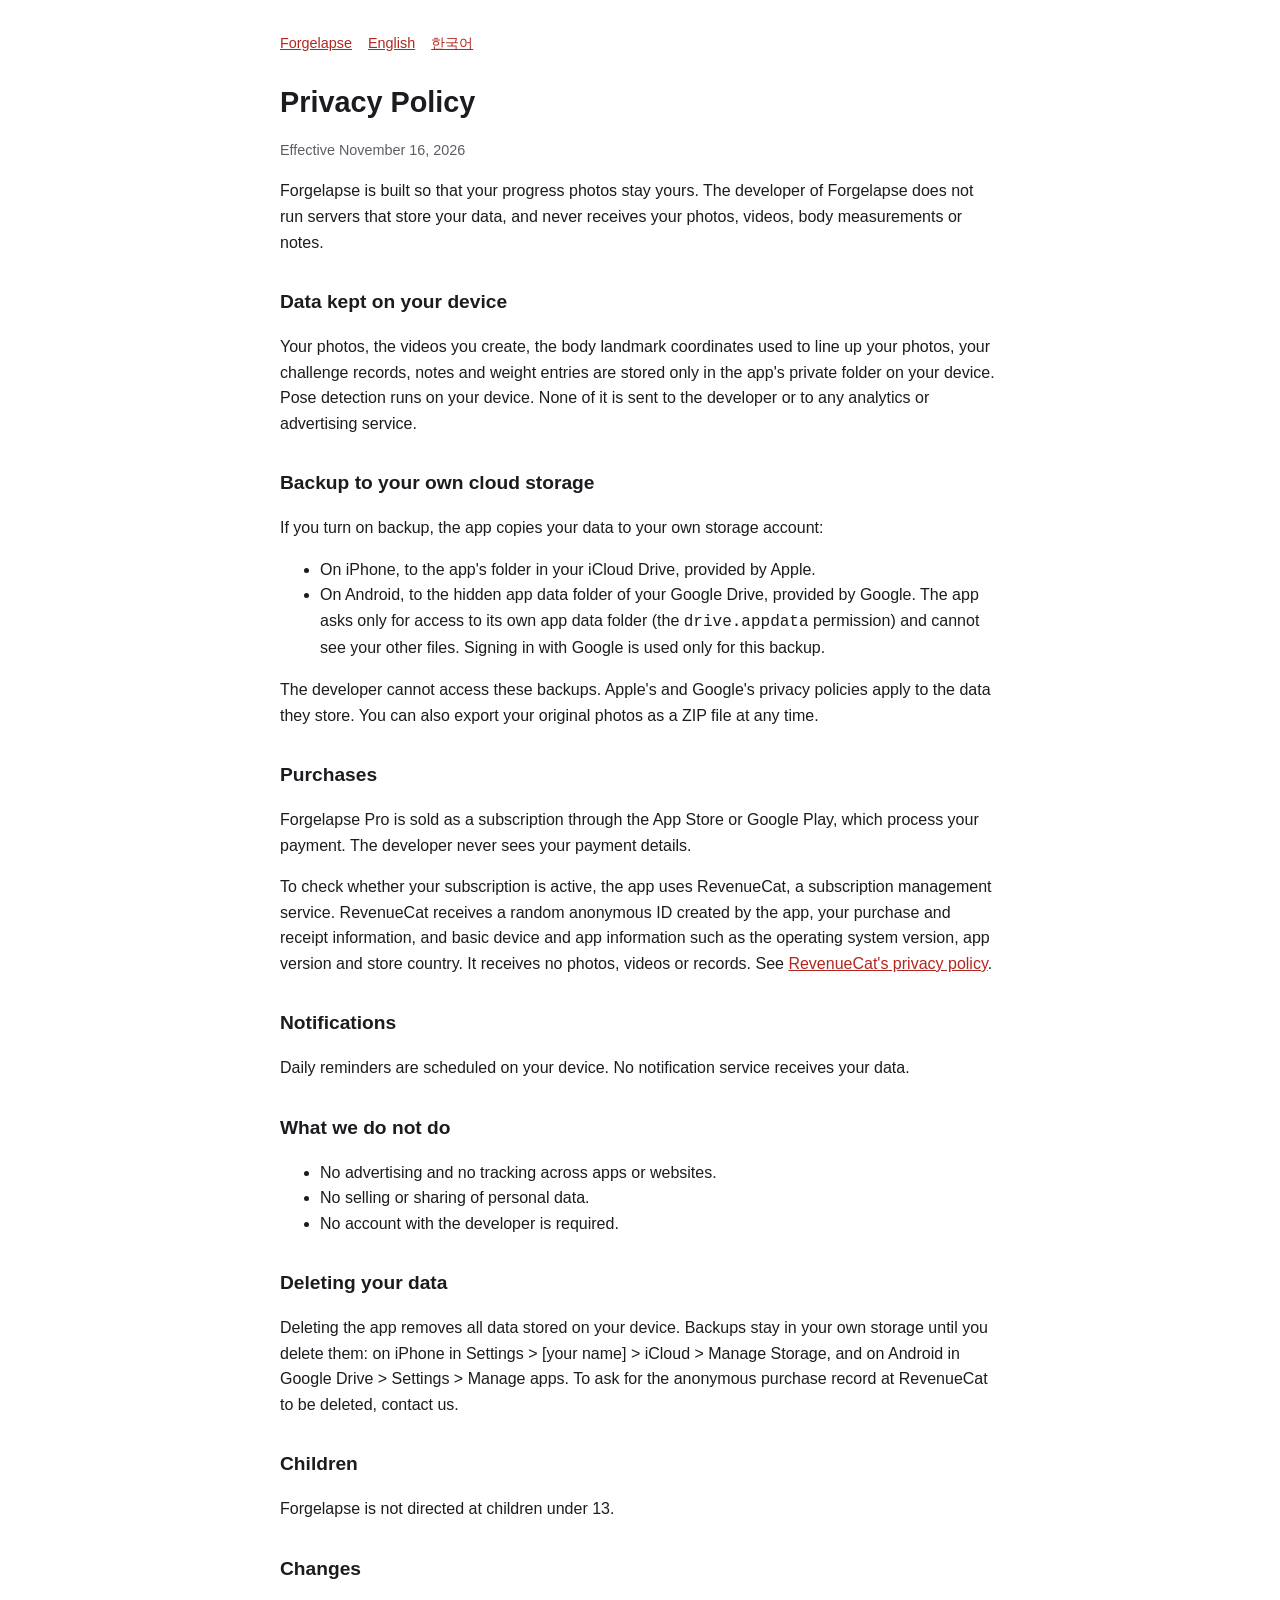
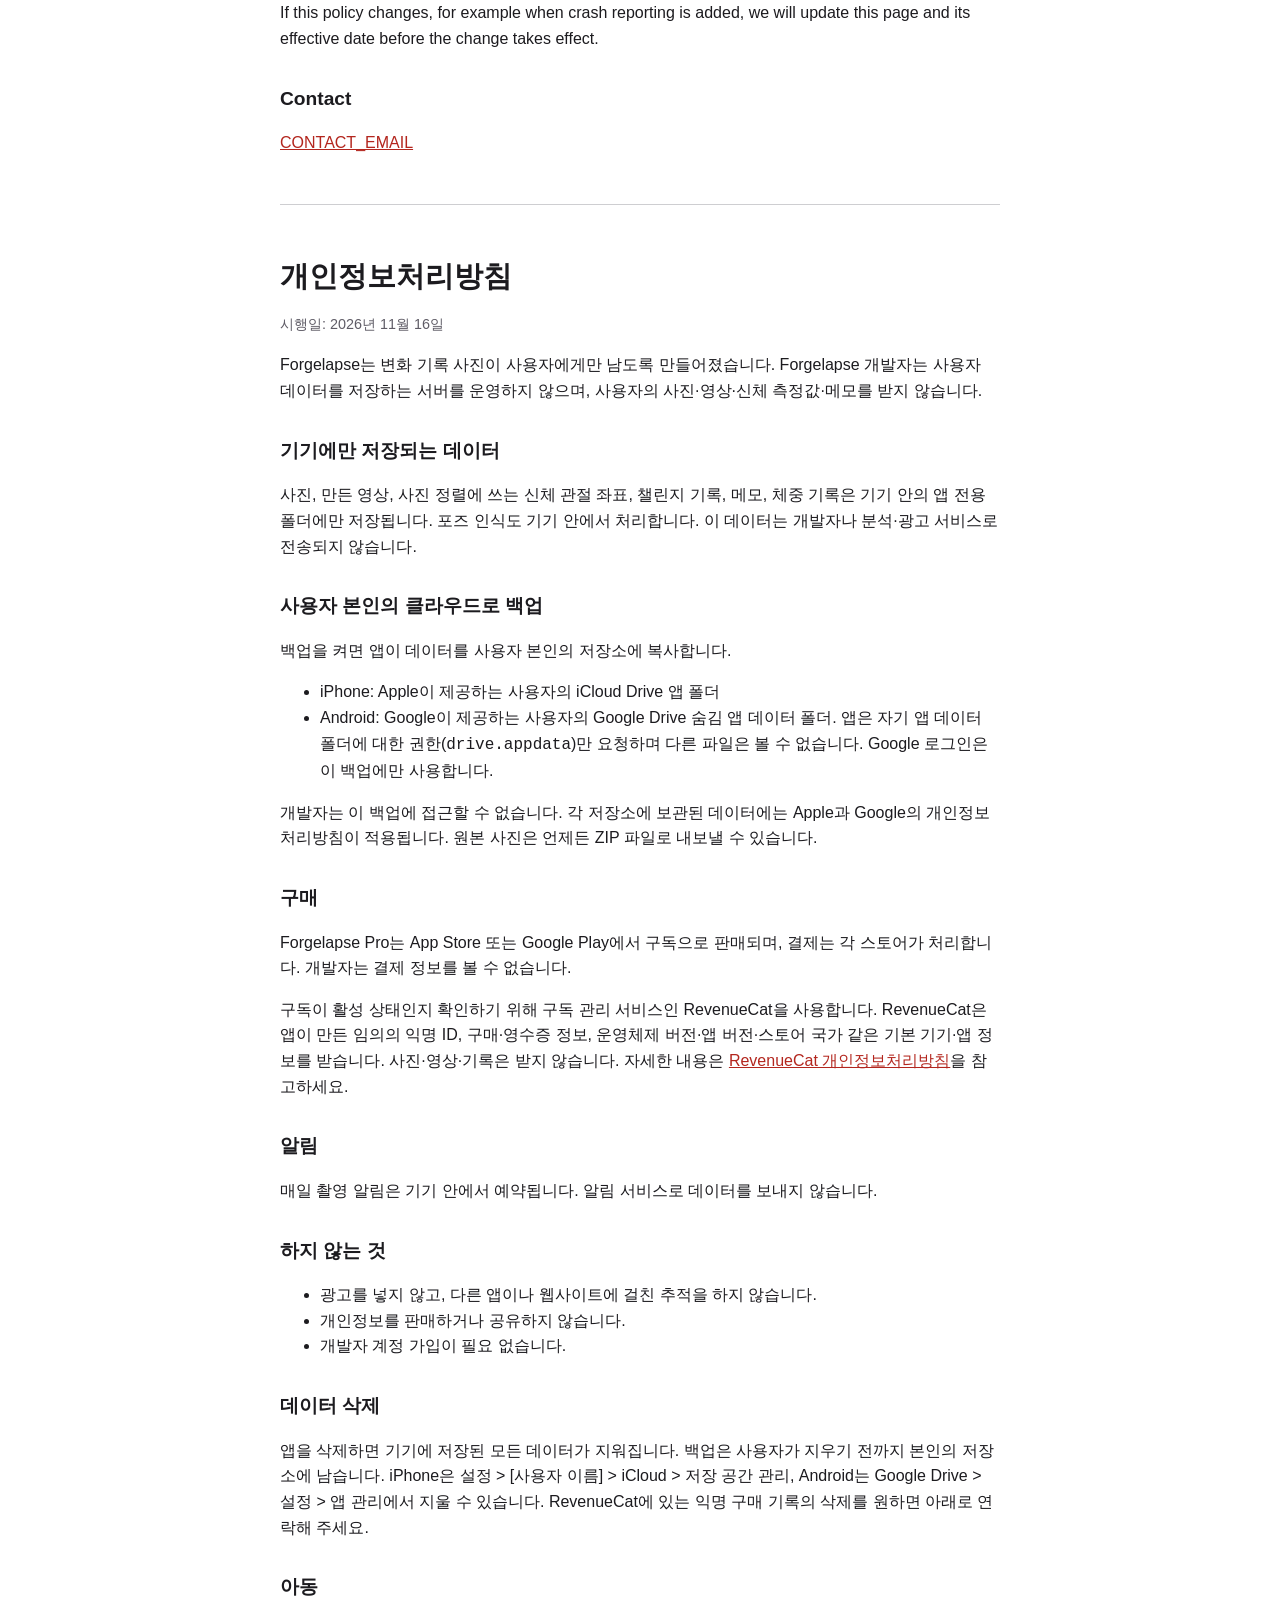
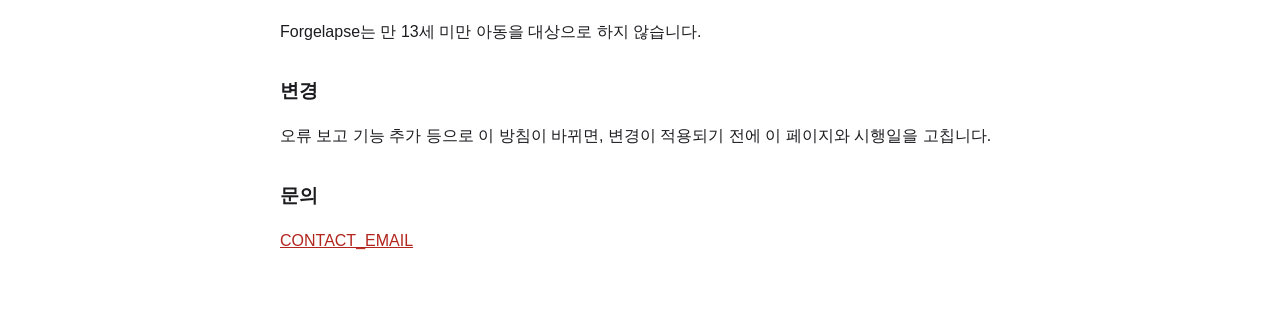
==== privacy.html @ cba02eff "Initial commit" ====
<!doctype html>
<html lang="en">
<head>
  <meta charset="utf-8">
  <meta name="viewport" content="width=device-width, initial-scale=1">
  <title>Forgelapse Privacy Policy</title>
  <link rel="stylesheet" href="style.css">
</head>
<body>
<main>
  <nav><a href="index.html">Forgelapse</a> <a href="#en">English</a> <a href="#ko">한국어</a></nav>

  <section id="en" lang="en">
    <h1>Privacy Policy</h1>
    <p class="meta">Effective November 16, 2026</p>

    <p>Forgelapse is built so that your progress photos stay yours. The developer of Forgelapse does not run servers that store your data, and never receives your photos, videos, body measurements or notes.</p>

    <h2>Data kept on your device</h2>
    <p>Your photos, the videos you create, the body landmark coordinates used to line up your photos, your challenge records, notes and weight entries are stored only in the app's private folder on your device. Pose detection runs on your device. None of it is sent to the developer or to any analytics or advertising service.</p>

    <h2>Backup to your own cloud storage</h2>
    <p>If you turn on backup, the app copies your data to your own storage account:</p>
    <ul>
      <li>On iPhone, to the app's folder in your iCloud Drive, provided by Apple.</li>
      <li>On Android, to the hidden app data folder of your Google Drive, provided by Google. The app asks only for access to its own app data folder (the <code>drive.appdata</code> permission) and cannot see your other files. Signing in with Google is used only for this backup.</li>
    </ul>
    <p>The developer cannot access these backups. Apple's and Google's privacy policies apply to the data they store. You can also export your original photos as a ZIP file at any time.</p>

    <h2>Purchases</h2>
    <p>Forgelapse Pro is sold as a subscription through the App Store or Google Play, which process your payment. The developer never sees your payment details.</p>
    <p>To check whether your subscription is active, the app uses RevenueCat, a subscription management service. RevenueCat receives a random anonymous ID created by the app, your purchase and receipt information, and basic device and app information such as the operating system version, app version and store country. It receives no photos, videos or records. See <a href="https://www.revenuecat.com/privacy">RevenueCat's privacy policy</a>.</p>

    <h2>Notifications</h2>
    <p>Daily reminders are scheduled on your device. No notification service receives your data.</p>

    <h2>What we do not do</h2>
    <ul>
      <li>No advertising and no tracking across apps or websites.</li>
      <li>No selling or sharing of personal data.</li>
      <li>No account with the developer is required.</li>
    </ul>

    <h2>Deleting your data</h2>
    <p>Deleting the app removes all data stored on your device. Backups stay in your own storage until you delete them: on iPhone in Settings &gt; [your name] &gt; iCloud &gt; Manage Storage, and on Android in Google Drive &gt; Settings &gt; Manage apps. To ask for the anonymous purchase record at RevenueCat to be deleted, contact us.</p>

    <h2>Children</h2>
    <p>Forgelapse is not directed at children under 13.</p>

    <h2>Changes</h2>
    <p>If this policy changes, for example when crash reporting is added, we will update this page and its effective date before the change takes effect.</p>

    <h2>Contact</h2>
    <p><a href="mailto:CONTACT_EMAIL">CONTACT_EMAIL</a></p>
  </section>

  <hr>

  <section id="ko" lang="ko">
    <h1>개인정보처리방침</h1>
    <p class="meta">시행일: 2026년 11월 16일</p>

    <p>Forgelapse는 변화 기록 사진이 사용자에게만 남도록 만들어졌습니다. Forgelapse 개발자는 사용자 데이터를 저장하는 서버를 운영하지 않으며, 사용자의 사진·영상·신체 측정값·메모를 받지 않습니다.</p>

    <h2>기기에만 저장되는 데이터</h2>
    <p>사진, 만든 영상, 사진 정렬에 쓰는 신체 관절 좌표, 챌린지 기록, 메모, 체중 기록은 기기 안의 앱 전용 폴더에만 저장됩니다. 포즈 인식도 기기 안에서 처리합니다. 이 데이터는 개발자나 분석·광고 서비스로 전송되지 않습니다.</p>

    <h2>사용자 본인의 클라우드로 백업</h2>
    <p>백업을 켜면 앱이 데이터를 사용자 본인의 저장소에 복사합니다.</p>
    <ul>
      <li>iPhone: Apple이 제공하는 사용자의 iCloud Drive 앱 폴더</li>
      <li>Android: Google이 제공하는 사용자의 Google Drive 숨김 앱 데이터 폴더. 앱은 자기 앱 데이터 폴더에 대한 권한(<code>drive.appdata</code>)만 요청하며 다른 파일은 볼 수 없습니다. Google 로그인은 이 백업에만 사용합니다.</li>
    </ul>
    <p>개발자는 이 백업에 접근할 수 없습니다. 각 저장소에 보관된 데이터에는 Apple과 Google의 개인정보처리방침이 적용됩니다. 원본 사진은 언제든 ZIP 파일로 내보낼 수 있습니다.</p>

    <h2>구매</h2>
    <p>Forgelapse Pro는 App Store 또는 Google Play에서 구독으로 판매되며, 결제는 각 스토어가 처리합니다. 개발자는 결제 정보를 볼 수 없습니다.</p>
    <p>구독이 활성 상태인지 확인하기 위해 구독 관리 서비스인 RevenueCat을 사용합니다. RevenueCat은 앱이 만든 임의의 익명 ID, 구매·영수증 정보, 운영체제 버전·앱 버전·스토어 국가 같은 기본 기기·앱 정보를 받습니다. 사진·영상·기록은 받지 않습니다. 자세한 내용은 <a href="https://www.revenuecat.com/privacy">RevenueCat 개인정보처리방침</a>을 참고하세요.</p>

    <h2>알림</h2>
    <p>매일 촬영 알림은 기기 안에서 예약됩니다. 알림 서비스로 데이터를 보내지 않습니다.</p>

    <h2>하지 않는 것</h2>
    <ul>
      <li>광고를 넣지 않고, 다른 앱이나 웹사이트에 걸친 추적을 하지 않습니다.</li>
      <li>개인정보를 판매하거나 공유하지 않습니다.</li>
      <li>개발자 계정 가입이 필요 없습니다.</li>
    </ul>

    <h2>데이터 삭제</h2>
    <p>앱을 삭제하면 기기에 저장된 모든 데이터가 지워집니다. 백업은 사용자가 지우기 전까지 본인의 저장소에 남습니다. iPhone은 설정 &gt; [사용자 이름] &gt; iCloud &gt; 저장 공간 관리, Android는 Google Drive &gt; 설정 &gt; 앱 관리에서 지울 수 있습니다. RevenueCat에 있는 익명 구매 기록의 삭제를 원하면 아래로 연락해 주세요.</p>

    <h2>아동</h2>
    <p>Forgelapse는 만 13세 미만 아동을 대상으로 하지 않습니다.</p>

    <h2>변경</h2>
    <p>오류 보고 기능 추가 등으로 이 방침이 바뀌면, 변경이 적용되기 전에 이 페이지와 시행일을 고칩니다.</p>

    <h2>문의</h2>
    <p><a href="mailto:CONTACT_EMAIL">CONTACT_EMAIL</a></p>
  </section>
</main>
</body>
</html>
---- style.css ----
:root {
  color-scheme: light dark;
  --text: #1c1b1f;
  --muted: #5f5c66;
  --bg: #ffffff;
  --accent: #b3261e;
}
@media (prefers-color-scheme: dark) {
  :root {
    --text: #e6e1e5;
    --muted: #aaa6b0;
    --bg: #141218;
    --accent: #f2b8b5;
  }
}
body {
  margin: 0;
  background: var(--bg);
  color: var(--text);
  font: 16px/1.6 -apple-system, BlinkMacSystemFont, "Segoe UI", Roboto,
    "Apple SD Gothic Neo", "Noto Sans KR", sans-serif;
}
main {
  max-width: 720px;
  margin: 0 auto;
  padding: 32px 16px 64px;
}
h1 { font-size: 1.8rem; margin-bottom: 0.25rem; }
h2 { font-size: 1.2rem; margin-top: 2rem; }
a { color: var(--accent); }
.meta, nav { color: var(--muted); font-size: 0.9rem; }
nav a { margin-right: 12px; }
hr { border: 0; border-top: 1px solid var(--muted); opacity: 0.3; margin: 48px 0; }
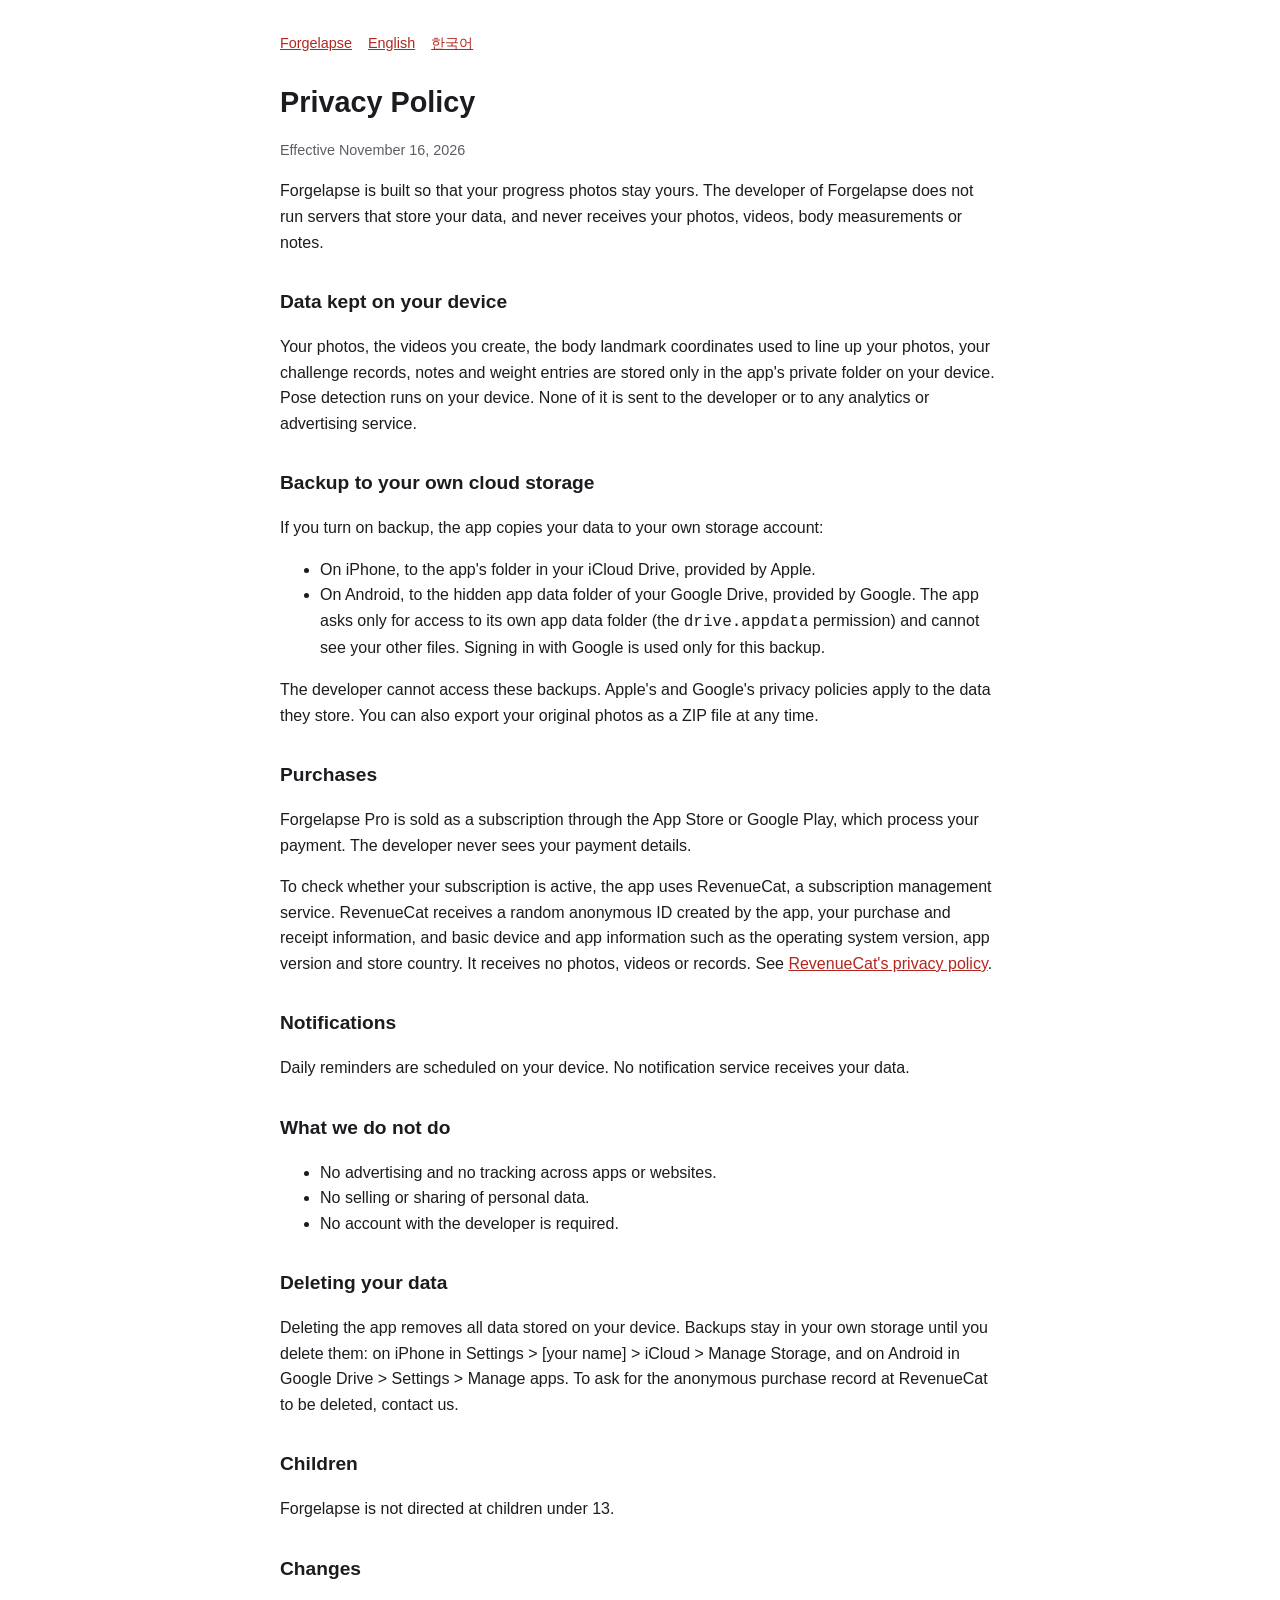
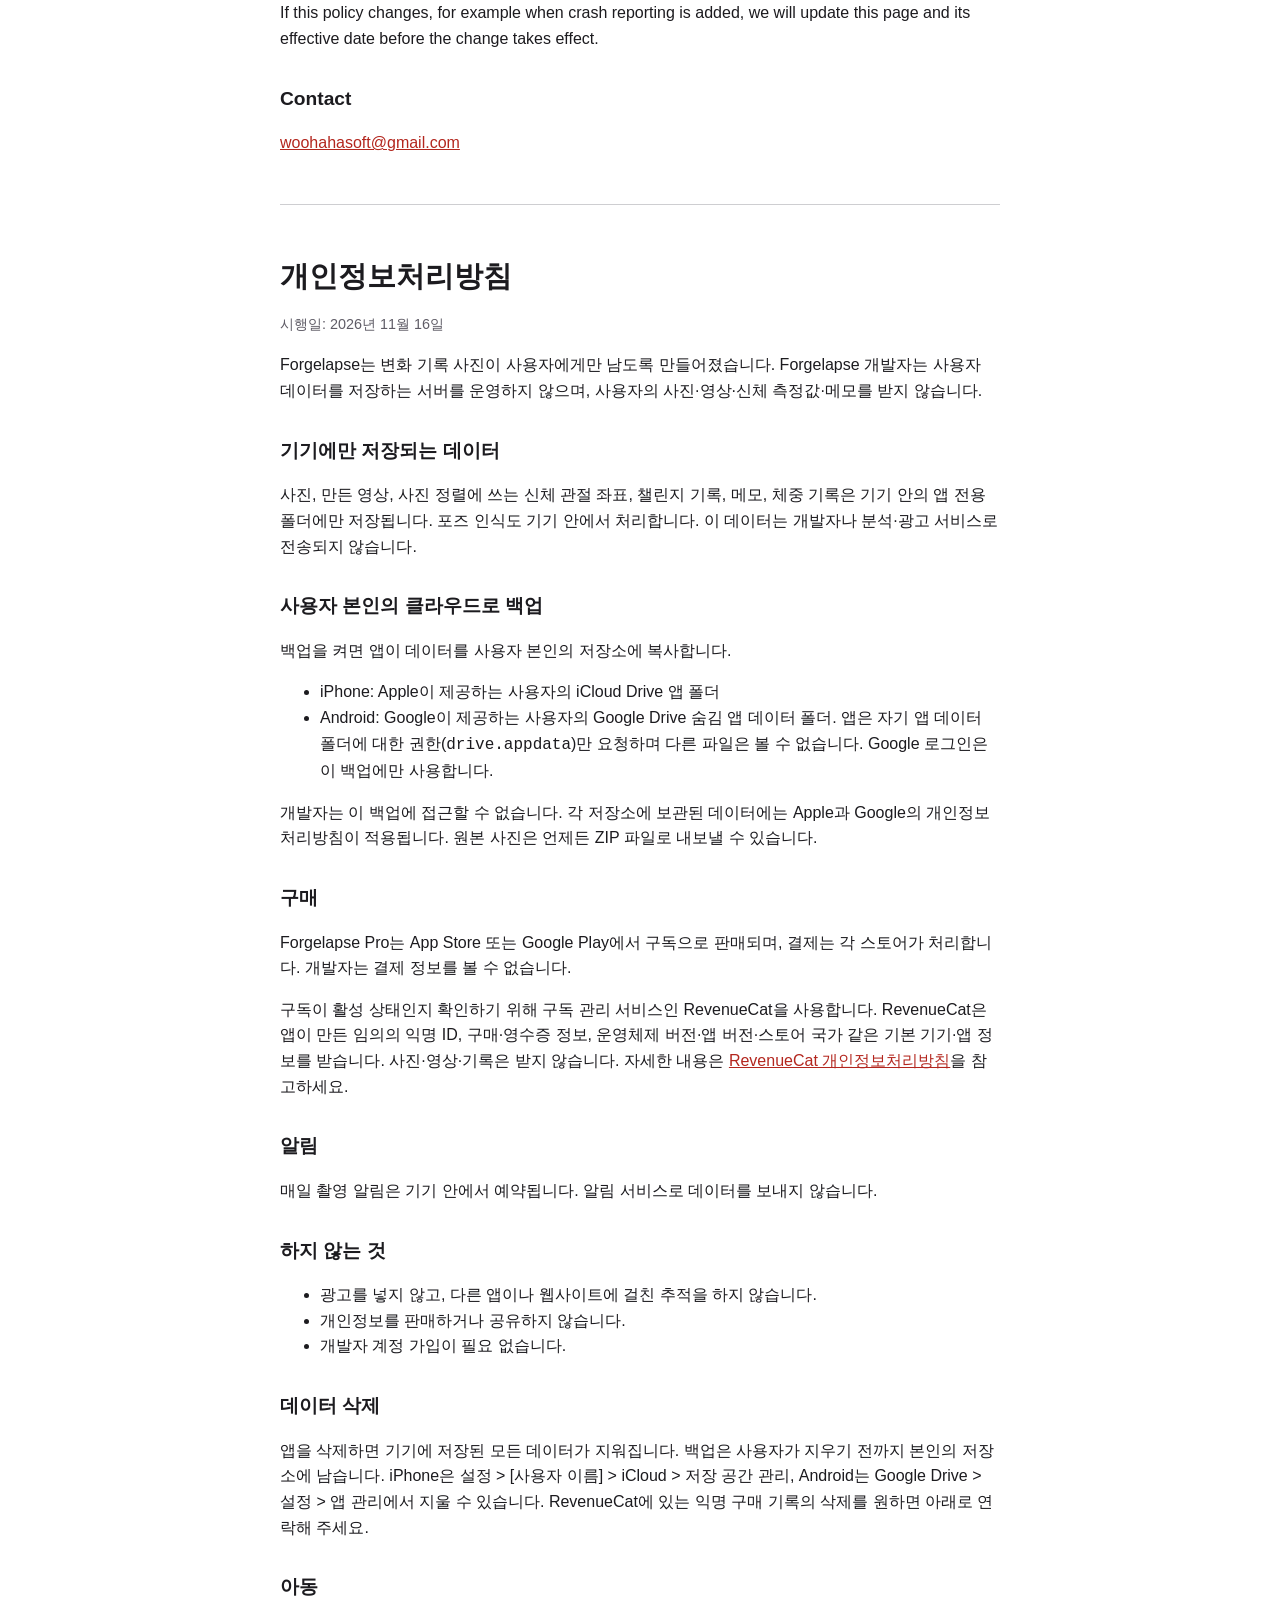
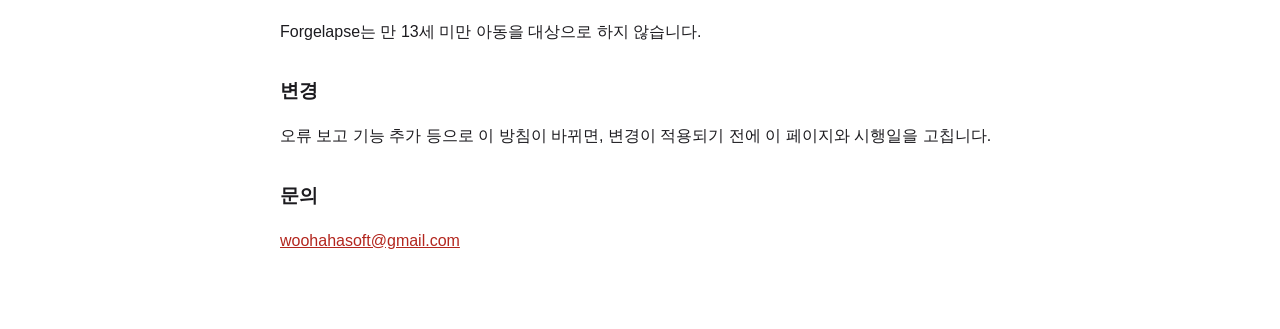
==== commit 212d51b2: "Add the contact email" ====
--- a/privacy.html
+++ b/privacy.html
@@ -51,7 +51,7 @@
     <p>If this policy changes, for example when crash reporting is added, we will update this page and its effective date before the change takes effect.</p>
 
     <h2>Contact</h2>
-    <p><a href="mailto:CONTACT_EMAIL">CONTACT_EMAIL</a></p>
+    <p><a href="mailto:woohahasoft@gmail.com">woohahasoft@gmail.com</a></p>
   </section>
 
   <hr>
@@ -97,7 +97,7 @@
     <p>오류 보고 기능 추가 등으로 이 방침이 바뀌면, 변경이 적용되기 전에 이 페이지와 시행일을 고칩니다.</p>
 
     <h2>문의</h2>
-    <p><a href="mailto:CONTACT_EMAIL">CONTACT_EMAIL</a></p>
+    <p><a href="mailto:woohahasoft@gmail.com">woohahasoft@gmail.com</a></p>
   </section>
 </main>
 </body>
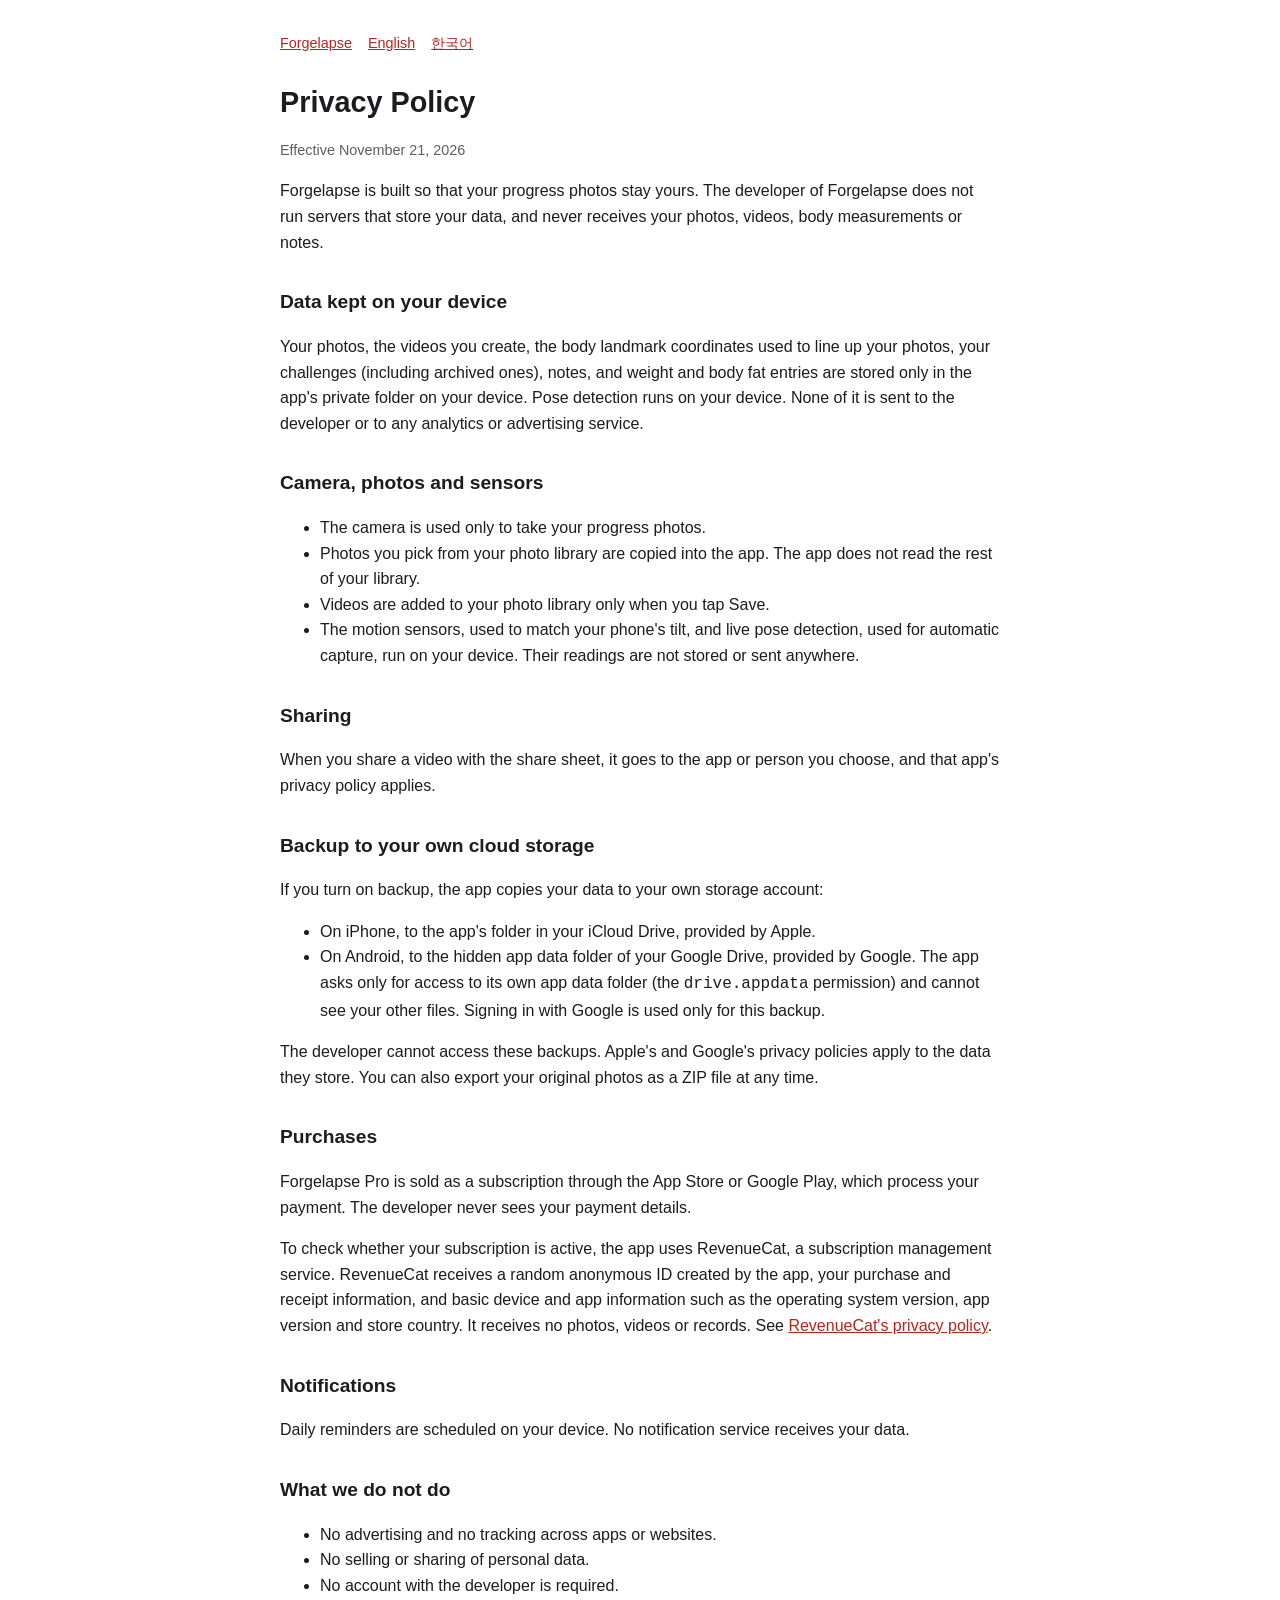
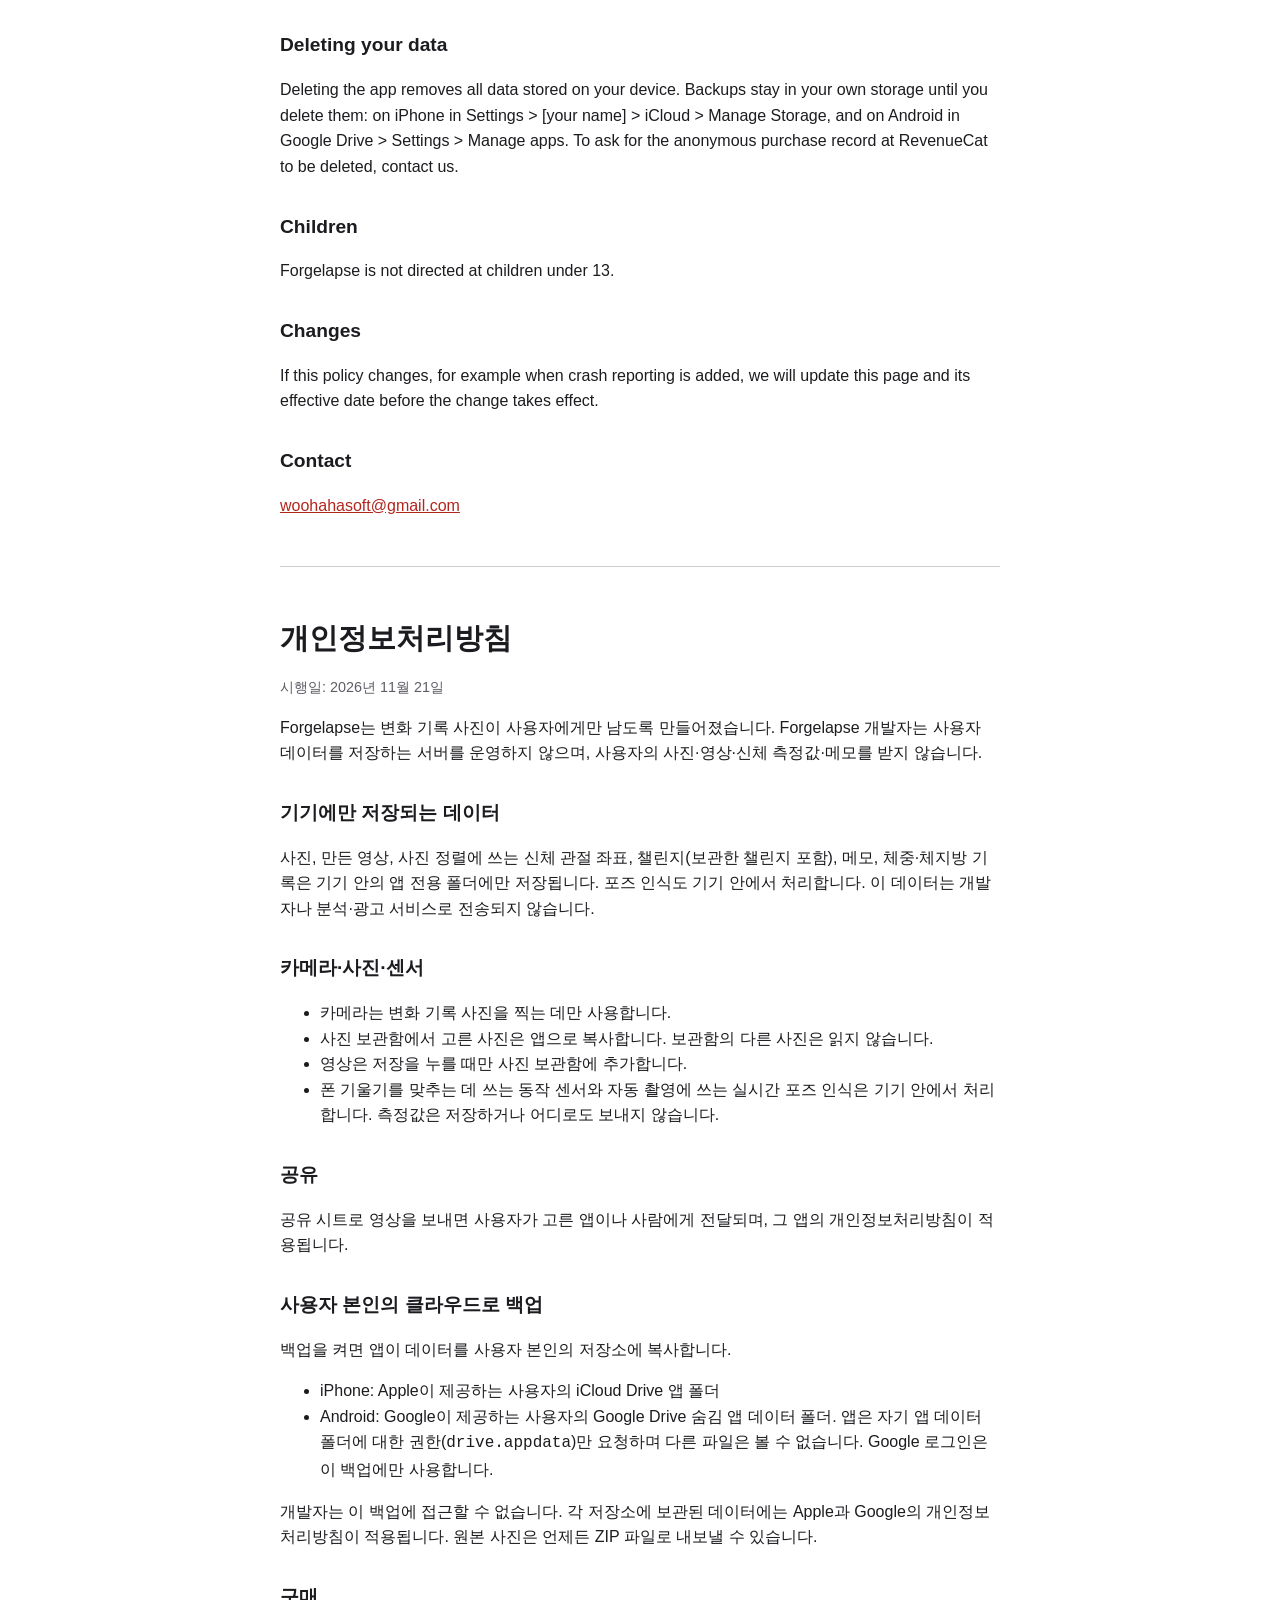
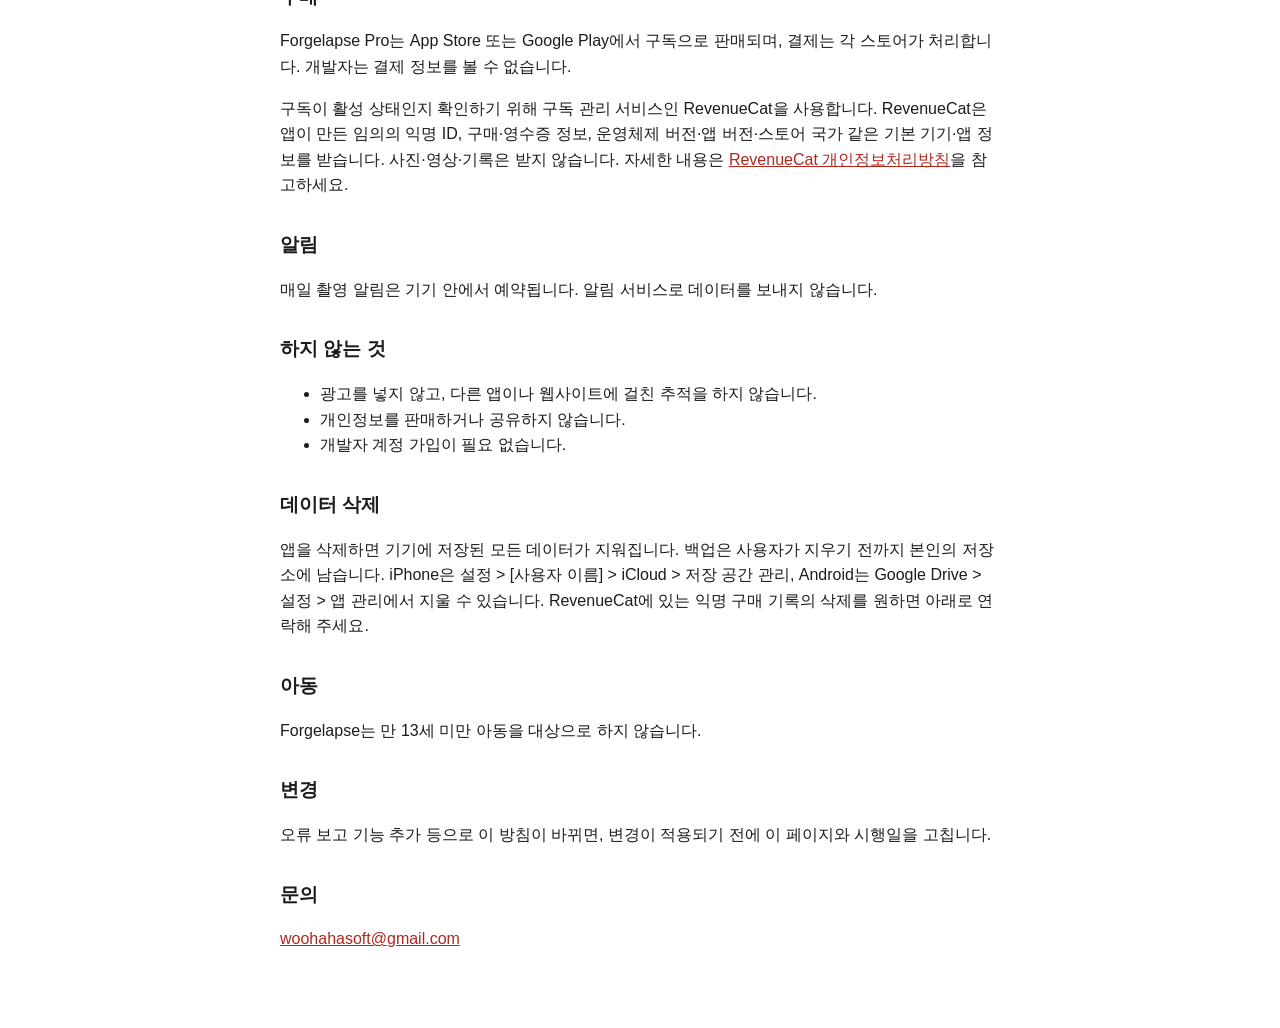
==== commit fe1268ea: "Cover camera, photos, sensors, sharing and body fat Co-Authored-By: Claude Opus 5.5 <noreply@anthrop" ====
--- a/privacy.html
+++ b/privacy.html
@@ -12,12 +12,23 @@
 
   <section id="en" lang="en">
     <h1>Privacy Policy</h1>
-    <p class="meta">Effective November 16, 2026</p>
+    <p class="meta">Effective November 21, 2026</p>
 
     <p>Forgelapse is built so that your progress photos stay yours. The developer of Forgelapse does not run servers that store your data, and never receives your photos, videos, body measurements or notes.</p>
 
     <h2>Data kept on your device</h2>
-    <p>Your photos, the videos you create, the body landmark coordinates used to line up your photos, your challenge records, notes and weight entries are stored only in the app's private folder on your device. Pose detection runs on your device. None of it is sent to the developer or to any analytics or advertising service.</p>
+    <p>Your photos, the videos you create, the body landmark coordinates used to line up your photos, your challenges (including archived ones), notes, and weight and body fat entries are stored only in the app's private folder on your device. Pose detection runs on your device. None of it is sent to the developer or to any analytics or advertising service.</p>
+
+    <h2>Camera, photos and sensors</h2>
+    <ul>
+      <li>The camera is used only to take your progress photos.</li>
+      <li>Photos you pick from your photo library are copied into the app. The app does not read the rest of your library.</li>
+      <li>Videos are added to your photo library only when you tap Save.</li>
+      <li>The motion sensors, used to match your phone's tilt, and live pose detection, used for automatic capture, run on your device. Their readings are not stored or sent anywhere.</li>
+    </ul>
+
+    <h2>Sharing</h2>
+    <p>When you share a video with the share sheet, it goes to the app or person you choose, and that app's privacy policy applies.</p>
 
     <h2>Backup to your own cloud storage</h2>
     <p>If you turn on backup, the app copies your data to your own storage account:</p>
@@ -58,12 +69,23 @@
 
   <section id="ko" lang="ko">
     <h1>개인정보처리방침</h1>
-    <p class="meta">시행일: 2026년 11월 16일</p>
+    <p class="meta">시행일: 2026년 11월 21일</p>
 
     <p>Forgelapse는 변화 기록 사진이 사용자에게만 남도록 만들어졌습니다. Forgelapse 개발자는 사용자 데이터를 저장하는 서버를 운영하지 않으며, 사용자의 사진·영상·신체 측정값·메모를 받지 않습니다.</p>
 
     <h2>기기에만 저장되는 데이터</h2>
-    <p>사진, 만든 영상, 사진 정렬에 쓰는 신체 관절 좌표, 챌린지 기록, 메모, 체중 기록은 기기 안의 앱 전용 폴더에만 저장됩니다. 포즈 인식도 기기 안에서 처리합니다. 이 데이터는 개발자나 분석·광고 서비스로 전송되지 않습니다.</p>
+    <p>사진, 만든 영상, 사진 정렬에 쓰는 신체 관절 좌표, 챌린지(보관한 챌린지 포함), 메모, 체중·체지방 기록은 기기 안의 앱 전용 폴더에만 저장됩니다. 포즈 인식도 기기 안에서 처리합니다. 이 데이터는 개발자나 분석·광고 서비스로 전송되지 않습니다.</p>
+
+    <h2>카메라·사진·센서</h2>
+    <ul>
+      <li>카메라는 변화 기록 사진을 찍는 데만 사용합니다.</li>
+      <li>사진 보관함에서 고른 사진은 앱으로 복사합니다. 보관함의 다른 사진은 읽지 않습니다.</li>
+      <li>영상은 저장을 누를 때만 사진 보관함에 추가합니다.</li>
+      <li>폰 기울기를 맞추는 데 쓰는 동작 센서와 자동 촬영에 쓰는 실시간 포즈 인식은 기기 안에서 처리합니다. 측정값은 저장하거나 어디로도 보내지 않습니다.</li>
+    </ul>
+
+    <h2>공유</h2>
+    <p>공유 시트로 영상을 보내면 사용자가 고른 앱이나 사람에게 전달되며, 그 앱의 개인정보처리방침이 적용됩니다.</p>
 
     <h2>사용자 본인의 클라우드로 백업</h2>
     <p>백업을 켜면 앱이 데이터를 사용자 본인의 저장소에 복사합니다.</p>
